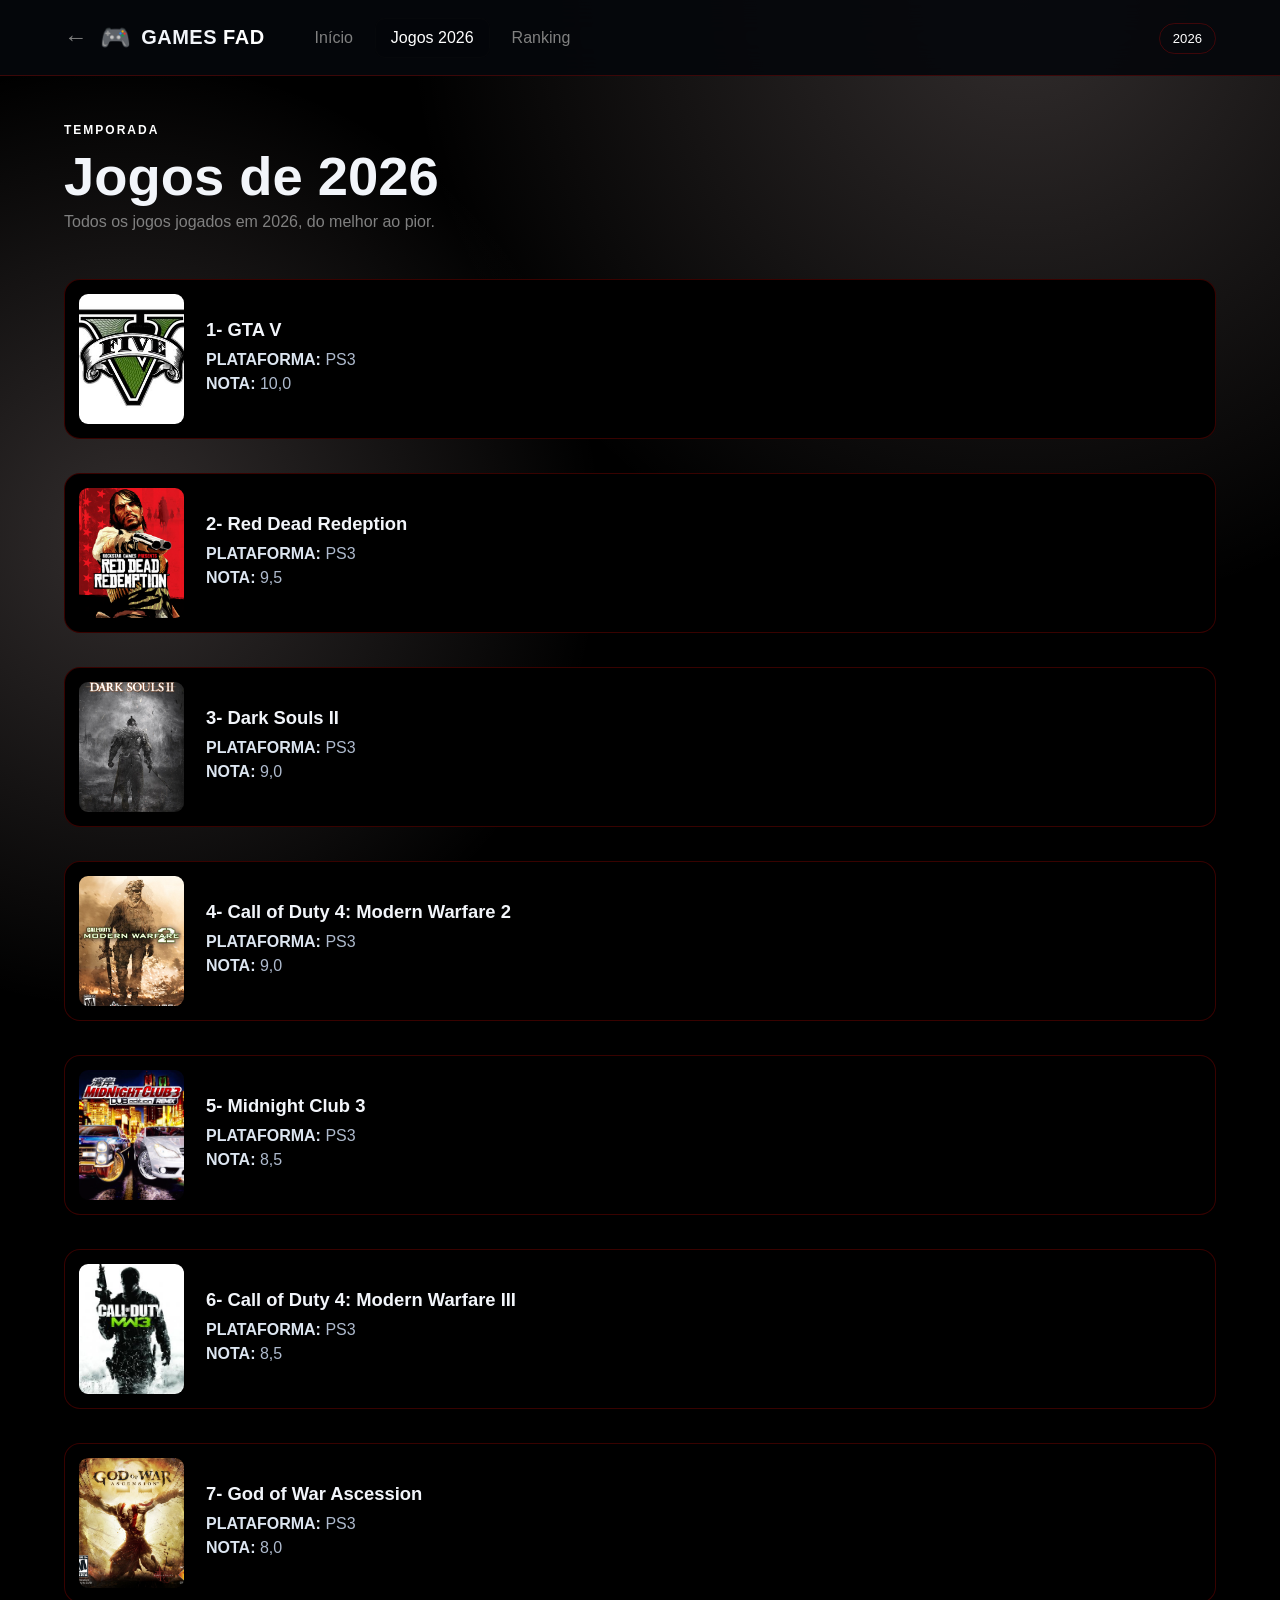
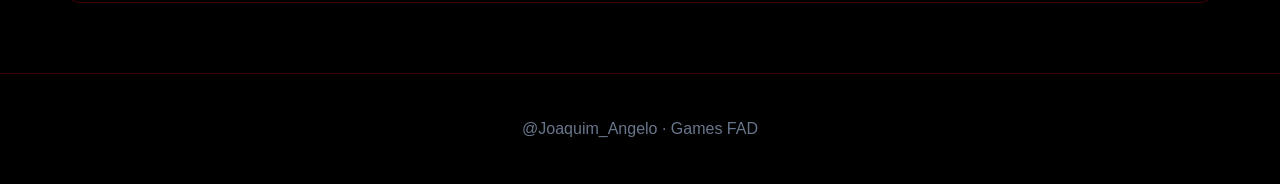
==== 2026.html @ fde338c8 "Initial commit" ====
<!DOCTYPE html>
<html lang="pt-br">
<head>
    <meta charset="UTF-8">
    <meta name="viewport" content="width=device-width, initial-scale=1.0">
    <title>Jogos 2026 · Games FAD</title>
    <link rel="stylesheet" href="style.css">
</head>
<body>
    <header class="site-header">
        <div class="brand">
            <a href="index.html" class="back">←</a>
            <span class="brand-icon">🎮</span>
            <span>GAMES <strong>FAD</strong></span>
        </div>
        <nav class="nav">
            <a href="index.html">Início</a>
            <a class="active" href="2026.html">Jogos 2026</a>
            <a href="Ranking.html">Ranking</a>
        </nav>
        <div class="header-right"><span class="year-badge">2026</span></div>
    </header>

    <main class="page">
        <div class="page-title">
            <div>
                <span class="section-kicker">TEMPORADA</span>
                <h1>Jogos de 2026</h1>
                <p>Todos os jogos jogados em 2026, do melhor ao pior.</p>
            </div>
        </div>

        <div id="games-2026" class="cards-container">
        <div class="card" style="margin-top: 20px;">
            <div class="game"><img src="Games/GTA_V.jpg" alt="GTA V"></div>
            <div class="info">
                <h2>1- GTA V</h2>
                <p><strong>PLATAFORMA:</strong> PS3</p>
                <p><strong>NOTA:</strong> 10,0</p>
            </div>
        </div>
        <div class="card" style="margin-top: 20px;">
            <div class="game"><img src="Games/Red_Dead_Redemption.png" alt="Red Dead Redeption"></div>
            <div class="info">
                <h2>2- Red Dead Redeption</h2>
                <p><strong>PLATAFORMA:</strong> PS3</p>
                <p><strong>NOTA:</strong> 9,5</p>
            </div>
        </div>
        <div class="card" style="margin-top: 20px;">
            <div class="game"><img src="Games/Dark_Souls_2.png" alt="Dark Souls II"></div>
            <div class="info">
                <h2>3- Dark Souls II</h2>
                <p><strong>PLATAFORMA:</strong> PS3</p>
                <p><strong>NOTA:</strong> 9,0</p>
            </div>
        </div>
        <div class="card" style="margin-top: 20px;">
            <div class="game"><img src="Games/Modern_Warfare_2.png" alt="Call of Duty 4: Modern Warfare 2"></div>
            <div class="info">
                <h2>4- Call of Duty 4: Modern Warfare 2</h2>
                <p><strong>PLATAFORMA:</strong> PS3</p>
                <p><strong>NOTA:</strong> 9,0</p>
            </div>
        </div>
        <div class="card" style="margin-top: 20px;">
            <div class="game"><img src="Games/midnight_club3.webp" alt="Midnight Club 3"></div>
            <div class="info">
                <h2>5- Midnight Club 3</h2>
                <p><strong>PLATAFORMA:</strong> PS3</p>
                <p><strong>NOTA:</strong> 8,5</p>
            </div>
        </div>
        <div class="card" style="margin-top: 20px;">
            <div class="game"><img src="Games/Modern_Warfare_3.jpg" alt="Call of Duty 4: Modern Warfare III"></div>
            <div class="info">
                <h2>6- Call of Duty 4: Modern Warfare III</h2>
                <p><strong>PLATAFORMA:</strong> PS3</p>
                <p><strong>NOTA:</strong> 8,5</p>
            </div>
        </div>
        <div class="card" style="margin-top: 20px;">
            <div class="game"><img src="Games/God_of_War_Ascension.png" alt="God of War Ascession"></div>
            <div class="info">
                <h2>7- God of War Ascession</h2>
                <p><strong>PLATAFORMA:</strong> PS3</p>
                <p><strong>NOTA:</strong> 8,0</p>
            </div>
        </div>
        </div>
    </main>

    <footer><p>@Joaquim_Angelo · Games FAD</p></footer>

    <script src="script.js"></script>
    <script>organizarJogos("#games-2026");</script>
</body>
</html>
---- style.css ----
:root {
    --bg: black;
    --panel: #942424;
    --panel-2: #ffffff;
    --line: rgba(255, 13, 0, 0.22);
    --text: #f2f5fa;
    --muted: gray;
    --accent: red;
    --accent-2: rgb(255, 255, 255);
    --shadow: 0 18px 55px rgba(0,0,0,.35);
}

* { box-sizing: border-box; }

html { scroll-behavior: smooth; }

body {
    margin: 0;
    min-height: 100vh;
    color: var(--text);
    font-family: Arial, Helvetica, sans-serif;
    background:
        radial-gradient(circle at 80% 0%, rgba(249, 225, 225, 0.2), transparent 30%),
        radial-gradient(circle at 10% 30%, rgba(249, 225, 225, 0.2), transparent 28%),
        var(--bg);
}

a { color: inherit; text-decoration: none; }

.site-header {
    min-height: 76px;
    padding: 0 5%;
    display: flex;
    align-items: center;
    gap: 34px;
    position: sticky;
    top: 0;
    z-index: 20;
    background: rgba(5, 7, 11, .92);
    border-bottom: 1px solid var(--line);
    backdrop-filter: blur(16px);
}

.brand {
    display: flex;
    align-items: center;
    gap: 10px;
    white-space: nowrap;
    font-weight: 800;
    font-size: 1.25rem;
    letter-spacing: .5px;
}

.brand strong { color: var(--accent-2); }

.brand-icon { font-size: 1.55rem; }

.back {
    color: var(--muted);
    font-size: 1.45rem;
    margin-right: 2px;
}

.nav {
    display: flex;
    align-items: center;
    gap: 6px;
    flex: 1;
}

.nav a {
    padding: 11px 16px;
    border-radius: 10px;
    color: var(--muted);
    transition: .2s ease;
}

.nav a:hover,
.nav a.active {
    color: white;
    background: rgba(0, 0, 0, 0.13);
}

.nav a.active {
    box-shadow: inset 0 0 0 1px rgba(16, 16, 16, 0.25);
}

.header-right { margin-left: auto; }

.year-badge {
    border: 1px solid rgba(165, 7, 7, 0.35);
    color: var(--accent-2);
    border-radius: 999px;
    padding: 7px 13px;
    font-size: .82rem;
}

.home {
    width: min(1400px, 90%);
    margin: 38px auto 70px;
}

.hero {
    min-height: 420px;
    position: relative;
    overflow: hidden;
    border: 1px solid var(--line);
    border-radius: 24px;
    padding: 65px 7%;
    background:
        linear-gradient(90deg, rgba(5,8,13,.98) 0%, rgba(94, 94, 94, 0.86) 55%, rgba(44, 46, 47, 0.6) 100%),
        url("Games/backgroud.jpg") center/cover;
    box-shadow: var(--shadow);
}

.hero::after {
    content: "";
    position: absolute;
    width: 450px;
    height: 450px;
    border-radius: 50%;
    right: -120px;
    top: -130px;
}

.hero-text { max-width: 600px; position: relative; z-index: 2; }

.eyebrow, .section-kicker {
    color: var(--accent-2);
    font-size: .75rem;
    font-weight: 800;
    letter-spacing: 2px;
}

.hero h1 {
    margin: 12px 0;
    font-size: clamp(2.5rem, 6vw, 5rem);
    line-height: .98;
}

.hero h1 span { color: var(--accent-2); }

.hero p {
    color: #b4c0d0;
    font-size: 1.05rem;
    line-height: 1.7;
    max-width: 520px;
}

.hero-actions {
    display: flex;
    gap: 12px;
    margin-top: 28px;
    flex-wrap: wrap;
}

.hero-decoration {
    position: absolute;
    right: 12%;
    top: 50%;
    transform: translateY(-50%);
}

.controller {
    font-size: 9rem;
    filter: drop-shadow(0 20px 30px rgba(0, 0, 0, 0.188));
    opacity: .9;
}

.hero-circle {
    position: absolute;
    width: 300px;
    height: 300px;
    border: 1px solid black;
    border-radius: 50%;
    top: -30px;
    left: -40px;
}

.btn {
    border: 0;
    border-radius: 10px;
    padding: 12px 18px;
    font-weight: 700;
    cursor: pointer;
    font-size: .95rem;
    transition: .2s ease;
    display: inline-flex;
    align-items: center;
    justify-content: center;
}

.btn:hover { transform: translateY(-2px); }

.btn.primary {
    background: var(--accent);
    color: white;
    box-shadow: 0 8px 25px rgba(35,140,255,.22);
}

.btn.secondary {
    background: black;
    color: #dce5f0;
    border: 1px solid var(--line);
}

.home-grid {
    display: grid;
    gap: 22px;
    margin-top: 24px;
}

.home-section,
.add-panel {
    background: linear-gradient(145deg, rgba(35, 35, 37, 0.96), rgba(8,13,21,.96));
    border: 1px solid var(--line);
    border-radius: 20px;
    padding: 28px;
    box-shadow: var(--shadow);
}

.section-heading {
    display: flex;
    justify-content: space-between;
    align-items: flex-end;
    gap: 20px;
    margin-bottom: 22px;
}

.section-heading h2,
.page-title h1 {
    margin: 7px 0 5px;
}

.section-heading p,
.page-title p,
.add-panel p {
    margin: 0;
    color: var(--muted);
}

.text-link {
    color: var(--accent-2);
    font-weight: 700;
    white-space: nowrap;
}

.cover-row {
    display: grid;
    grid-template-columns: repeat(4, 1fr);
    gap: 18px;
}

.cover-card {
    overflow: hidden;
    border: 1px solid var(--line);
    border-radius: 14px;
    background: #070b12;
    transition: .2s ease;
}

.cover-card:hover {
    transform: translateY(-4px);
    border-color: white;
}

.cover-card img {
    width: 100%;
    height: 300px;
    display: block;
    object-fit: cover;
}

.cover-info { padding: 12px 14px; }

.cover-info h3 {
    margin: 0 0 6px;
    font-size: .98rem;
}

.cover-info small { color: var(--muted); }

.page {
    width: min(1180px, 90%);
    margin: 44px auto 70px;
}

.page-title {
    display: flex;
    justify-content: space-between;
    align-items: end;
    gap: 20px;
    margin-bottom: 28px;
}

.page-title h1 {
    font-size: clamp(2rem, 5vw, 3.4rem);
}

.ranking-note {
    color: var(--muted);
    border: 1px solid var(--line);
    border-radius: 999px;
    padding: 10px 14px;
    font-size: .82rem;
}

.add-panel {
    margin-bottom: 26px;
}

.add-panel h2 { margin: 7px 0; }

.add-panel form {
    display: grid;
    grid-template-columns: 2fr 2fr 1fr .8fr auto;
    gap: 12px;
    margin-top: 22px;
    align-items: end;
}

label {
    color: #b7c3d3;
    font-size: .8rem;
    font-weight: 700;
}

input {
    width: 100%;
    margin-top: 7px;
    border: 1px solid var(--line);
    border-radius: 9px;
    padding: 12px;
    color: white;
    background: #070b12;
    outline: none;
}

input:focus { border-color: var(--accent); }

.form-actions {
    display: flex;
    gap: 8px;
}

.hidden { display: none; }

.game-list {
    display: grid;
    gap: 14px;
}

.game-card,
.ranking-card {
    display: grid;
    grid-template-columns: 105px 1fr auto;
    align-items: center;
    gap: 22px;
    padding: 14px;
    border: 1px solid var(--line);
    border-radius: 16px;
    background: linear-gradient(120deg, rgba(75, 75, 76, 0.98), rgba(7,11,18,.98));
    transition: .2s ease;
}

.game-card:hover,
.ranking-card:hover {
    border-color: white;
    transform: translateX(3px);
}

.game-card img,
.ranking-card img {
    width: 115px;
    height: 160px;
    object-fit: cover;
    border-radius: 9px;
}

.game-card h2,
.ranking-card h2 {
    margin: 0 0 10px;
    font-size: 1.15rem;
}

.meta {
    display: flex;
    flex-wrap: wrap;
    gap: 8px;
}

.meta span {
    color: #aebacd;
    background: black;
    border: 1px solid var(--line);
    padding: 6px 9px;
    border-radius: 7px;
    font-size: .78rem;
}

.score {
    min-width: 82px;
    text-align: center;
    font-size: 1.45rem;
    font-weight: 900;
    color: var(--accent-2);
}

.position {
    width: 62px;
    height: 62px;
    border-radius: 50%;
    display: grid;
    place-items: center;
    background: black;
    border: 1px solid white;
    color: white;
    font-weight: 900;
}

.ranking-card {
    grid-template-columns: 62px 105px 1fr auto;
}

footer {
    text-align: center;
    padding: 30px;
    color: #68768b;
    border-top: 1px solid var(--line);
}

@media (max-width: 950px) {
    .site-header { padding: 0 3%; }
    .cover-row { grid-template-columns: repeat(2, 1fr); }
    .hero-decoration { right: 3%; opacity: .35; }
    .add-panel form { grid-template-columns: repeat(2, 1fr); }
}

@media (max-width: 650px) {
    .site-header { flex-wrap: wrap; padding: 13px 5%; gap: 10px; }
    .nav { order: 3; width: 100%; overflow-x: auto; }
    .nav a { padding: 9px 11px; }
    .header-right { margin-left: auto; }
    .hero { padding: 40px 25px; }
    .hero-decoration { display: none; }
    .cover-row { grid-template-columns: 1fr 1fr; }
    .cover-card img { height: 190px; }
    .page-title { align-items: flex-start; flex-direction: column; }
    .add-panel form { grid-template-columns: 1fr; }
    .form-actions { justify-content: flex-end; }
    .game-card,
    .ranking-card {
        grid-template-columns: 72px 1fr;
    }
    .game-card img,
    .ranking-card img {
        width: 72px;
        height: 94px;
    }
    .score { grid-column: 2; text-align: left; }
    .ranking-card .position { grid-row: span 2; }
    .ranking-card { grid-template-columns: 52px 72px 1fr; }
}


/* Cards no formato original do Games FAD */
.cards-container {
    display: grid;
    gap: 14px;
}

.cards-container .card {
    display: flex;
    align-items: center;
    gap: 22px;
    width: 100%;
    padding: 14px;
    border: 1px solid var(--line);
    border-radius: 16px;
    background: black;
    transition: .2s ease;
}

.cards-container .card:hover {
    border-color: white;
    transform: translateX(3px);
}

.cards-container .game {
    flex: 0 0 105px;
}

.cards-container .game img {
    width: 105px;
    height: 130px;
    object-fit: cover;
    border-radius: 9px;
    display: block;
}

.cards-container .info {
    flex: 1;
}

.cards-container .info h2 {
    margin: 0 0 10px;
    font-size: 1.15rem;
}

.cards-container .info p {
    margin: 6px 0;
    color: #aebacd;
}

.cards-container .info strong {
    color: #dce5f0;
}

@media (max-width: 650px) {
    .cards-container .card {
        align-items: flex-start;
        gap: 14px;
    }

    .cards-container .game {
        flex-basis: 72px;
    }

    .cards-container .game img {
        width: 72px;
        height: 94px;
    }

    .cards-container .info h2 {
        font-size: 1rem;
    }
}
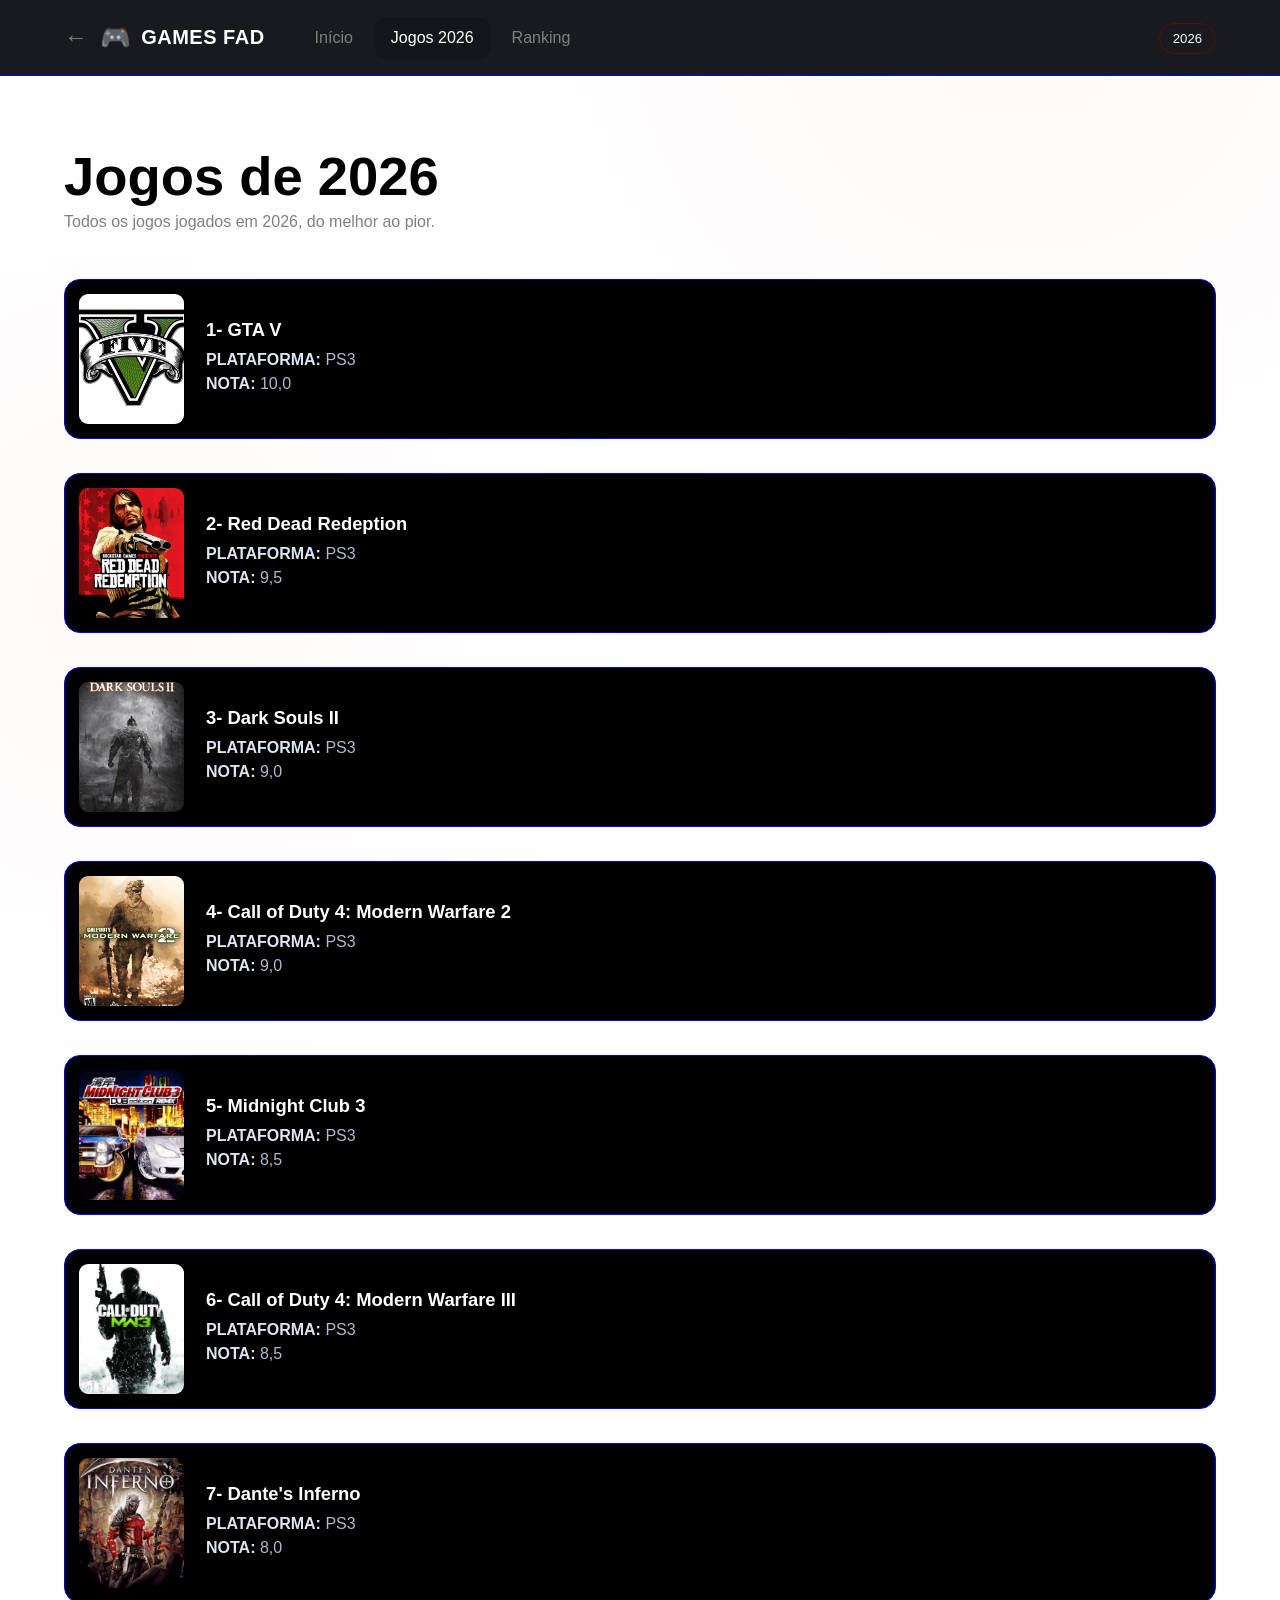
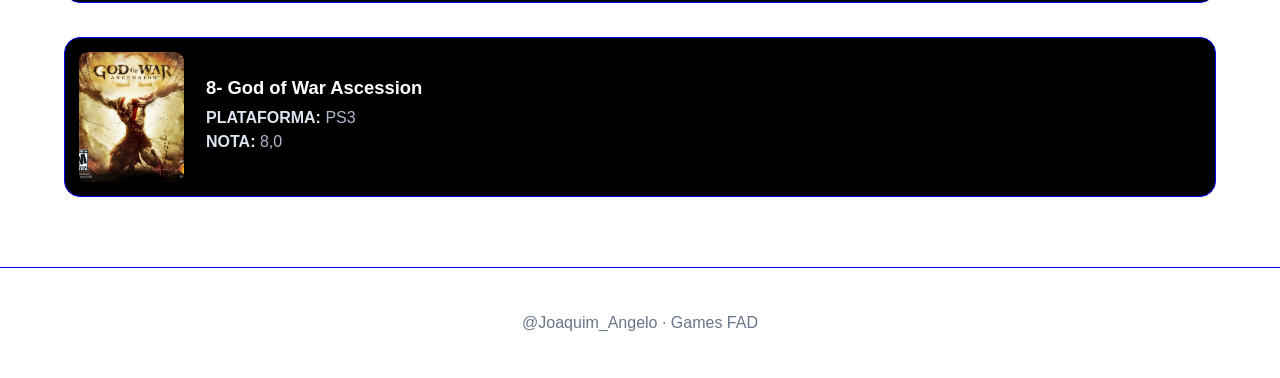
==== commit 1260fe23: "atualizando...." ====
--- a/2026.html
+++ b/2026.html
@@ -25,7 +25,7 @@
         <div class="page-title">
             <div>
                 <span class="section-kicker">TEMPORADA</span>
-                <h1>Jogos de 2026</h1>
+                <h1 style="color: black;">Jogos de 2026</h1>
                 <p>Todos os jogos jogados em 2026, do melhor ao pior.</p>
             </div>
         </div>
@@ -80,9 +80,17 @@
             </div>
         </div>
         <div class="card" style="margin-top: 20px;">
+            <div class="game"><img src="Games/Dantes_Inferno.webp" alt="Dantes Inferno"></div>
+            <div class="info">
+                <h2>7- Dante's Inferno</h2>
+                <p><strong>PLATAFORMA:</strong> PS3</p>
+                <p><strong>NOTA:</strong> 8,0</p>
+            </div>
+        </div>
+        <div class="card" style="margin-top: 20px;">
             <div class="game"><img src="Games/God_of_War_Ascension.png" alt="God of War Ascession"></div>
             <div class="info">
-                <h2>7- God of War Ascession</h2>
+                <h2>8- God of War Ascession</h2>
                 <p><strong>PLATAFORMA:</strong> PS3</p>
                 <p><strong>NOTA:</strong> 8,0</p>
             </div>
--- a/style.css
+++ b/style.css
@@ -1,9 +1,9 @@
 :root {
-    --bg: black;
-    --panel: #942424;
-    --panel-2: #ffffff;
-    --line: rgba(255, 13, 0, 0.22);
-    --text: #f2f5fa;
+    --bg: white;
+    --panel: blue;
+    --panel-2: black;
+    --line: blue;
+    --text: white;
     --muted: gray;
     --accent: red;
     --accent-2: rgb(255, 255, 255);
@@ -141,7 +141,7 @@
 .hero h1 span { color: var(--accent-2); }
 
 .hero p {
-    color: #b4c0d0;
+    color: white;
     font-size: 1.05rem;
     line-height: 1.7;
     max-width: 520px;
@@ -199,7 +199,7 @@
 }
 
 .btn.secondary {
-    background: black;
+    background: white;
     color: #dce5f0;
     border: 1px solid var(--line);
 }
@@ -255,7 +255,7 @@
     overflow: hidden;
     border: 1px solid var(--line);
     border-radius: 14px;
-    background: #070b12;
+    background: black;
     transition: .2s ease;
 }
 
